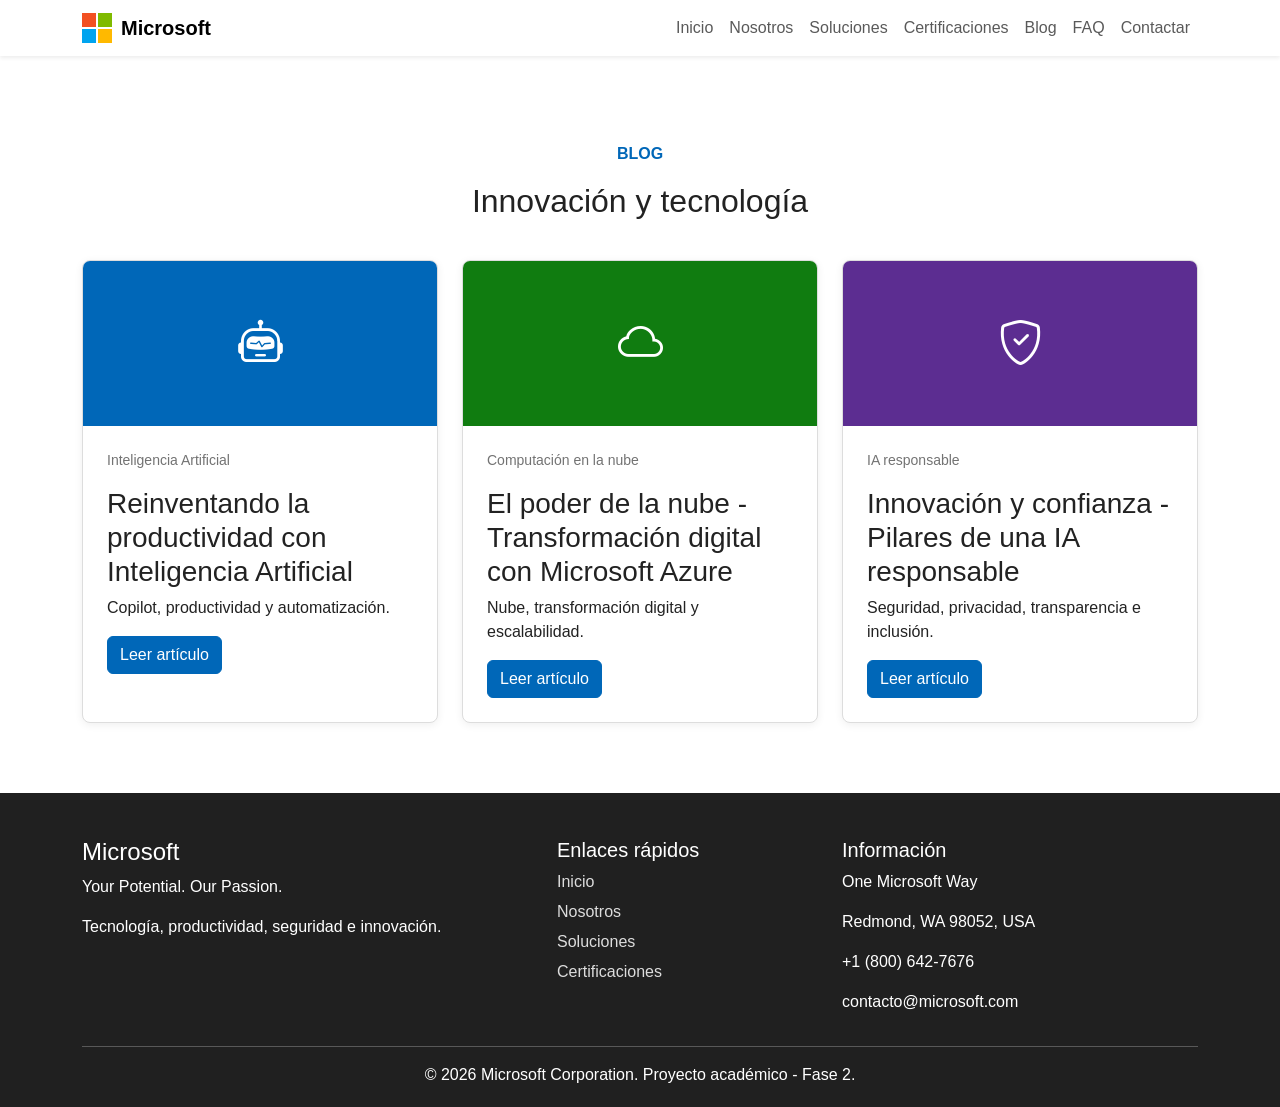
==== blog.html @ e2e1c402 "Primer Commit" ====
<!DOCTYPE html>
<html lang="es">

<head>
    <meta charset="UTF-8">
    <meta name="viewport" content="width=device-width, initial-scale=1.0">
    <title>Blog | Microsoft</title>
    <link href="https://cdn.jsdelivr.net/npm/bootstrap@5.3.3/dist/css/bootstrap.min.css" rel="stylesheet">
    <link href="https://cdn.jsdelivr.net/npm/bootstrap-icons@1.11.3/font/bootstrap-icons.css" rel="stylesheet">
    <link rel="stylesheet" href="public/css/estilosGenerales.css">
    <link rel="stylesheet" href="public/css/blog.css">
</head>

<body>
    <header>
        <nav class="navbar navbar-expand-lg navbar-light bg-white shadow-sm fixed-top">
            <div class="container"><a class="navbar-brand d-flex align-items-center" href="index.html">
                    <div class="logoMicrosoft"><span class="rojo"></span><span class="verde"></span><span
                            class="azul"></span><span class="amarillo"></span></div><strong>Microsoft</strong>
                </a><button class="navbar-toggler" type="button" data-bs-toggle="collapse"
                    data-bs-target="#menuPrincipal"><span class="navbar-toggler-icon"></span></button>
                <div class="collapse navbar-collapse" id="menuPrincipal">
                    <ul class="navbar-nav ms-auto">
                        <li class="nav-item"><a class="nav-link" href="index.html">Inicio</a></li>
                        <li class="nav-item"><a class="nav-link" href="nosotros.html">Nosotros</a></li>
                        <li class="nav-item"><a class="nav-link" href="soluciones.html">Soluciones</a></li>
                        <li class="nav-item"><a class="nav-link" href="certificaciones.html">Certificaciones</a></li>
                        <li class="nav-item"><a class="nav-link" href="blog.html">Blog</a></li>
                        <li class="nav-item"><a class="nav-link" href="faq.html">FAQ</a></li>
                        <li class="nav-item"><a class="nav-link" href="contacto.html">Contactar</a></li>
                    </ul>
                </div>
            </div>
        </nav>
    </header>
    <main>
        <section class="seccion">
            <div class="container">
                <div class="tituloSeccion">
                    <p>BLOG</p>
                    <h2>Innovación y tecnología</h2>
                </div>
                <div class="row g-4">
                    <div class="col-lg-4">
                        <article class="tarjeta blogCard">
                            <div class="blogImagen blogIa"><i class="bi bi-robot"></i></div>
                            <div class="blogContenido">
                                <p class="blogFecha">Inteligencia Artificial</p>
                                <h3>Reinventando la productividad con Inteligencia Artificial</h3>
                                <p>Copilot, productividad y automatización.</p><button class="btn btn-primary botonBlog"
                                    data-bs-toggle="modal" data-bs-target="#modalArticulo"
                                    data-titulo="Reinventando la productividad con Inteligencia Artificial"
                                    data-contenido="La Fase 1 plantea Copilot y la inteligencia artificial como apoyo para productividad y automatización.">Leer
                                    artículo</button>
                            </div>
                        </article>
                    </div>
                    <div class="col-lg-4">
                        <article class="tarjeta blogCard">
                            <div class="blogImagen blogNube"><i class="bi bi-cloud"></i></div>
                            <div class="blogContenido">
                                <p class="blogFecha">Computación en la nube</p>
                                <h3>El poder de la nube - Transformación digital con Microsoft Azure</h3>
                                <p>Nube, transformación digital y escalabilidad.</p><button
                                    class="btn btn-primary botonBlog" data-bs-toggle="modal"
                                    data-bs-target="#modalArticulo"
                                    data-titulo="El poder de la nube - Transformación digital con Microsoft Azure"
                                    data-contenido="Azure forma parte de las soluciones de nube contempladas en el proyecto.">Leer
                                    artículo</button>
                            </div>
                        </article>
                    </div>
                    <div class="col-lg-4">
                        <article class="tarjeta blogCard">
                            <div class="blogImagen blogSeguridad"><i class="bi bi-shield-check"></i></div>
                            <div class="blogContenido">
                                <p class="blogFecha">IA responsable</p>
                                <h3>Innovación y confianza - Pilares de una IA responsable</h3>
                                <p>Seguridad, privacidad, transparencia e inclusión.</p><button
                                    class="btn btn-primary botonBlog" data-bs-toggle="modal"
                                    data-bs-target="#modalArticulo"
                                    data-titulo="Innovación y confianza - Pilares de una IA responsable"
                                    data-contenido="La Fase 1 considera estos elementos al hablar de inteligencia artificial responsable.">Leer
                                    artículo</button>
                            </div>
                        </article>
                    </div>
                </div>
            </div>
        </section>
        <div class="modal fade" id="modalArticulo" tabindex="-1">
            <div class="modal-dialog">
                <div class="modal-content">
                    <div class="modal-header">
                        <h5 id="tituloModal" class="modal-title">Artículo</h5><button type="button" class="btn-close"
                            data-bs-dismiss="modal"></button>
                    </div>
                    <div class="modal-body">
                        <p id="contenidoModal"></p>
                    </div>
                </div>
            </div>
        </div>
    </main>
    <footer class="footer">
        <div class="container">
            <div class="row g-4">
                <div class="col-md-5">
                    <h4>Microsoft</h4>
                    <p>Your Potential. Our Passion.</p>
                    <p>Tecnología, productividad, seguridad e innovación.</p>
                </div>
                <div class="col-md-3">
                    <h5>Enlaces rápidos</h5><a href="index.html">Inicio</a><a href="nosotros.html">Nosotros</a><a
                        href="soluciones.html">Soluciones</a><a href="certificaciones.html">Certificaciones</a>
                </div>
                <div class="col-md-4">
                    <h5>Información</h5>
                    <p>One Microsoft Way</p>
                    <p>Redmond, WA 98052, USA</p>
                    <p>+1 (800) 642-7676</p>
                    <p>contacto@microsoft.com</p>
                </div>
            </div>
            <hr>
            <p class="text-center mb-0">© 2026 Microsoft Corporation. Proyecto académico - Fase 2.</p>
        </div>
    </footer>
    <script src="https://cdn.jsdelivr.net/npm/bootstrap@5.3.3/dist/js/bootstrap.bundle.min.js"></script>
    <script src="public/js/app.js"></script>
    <script src="public/js/blog.js"></script>
</body>

</html>
---- public/css/estilosGenerales.css ----
/* Estilos compartidos */
:root {
    --rojoMicrosoft: #F25022;
    --verdeMicrosoft: #7FBA00;
    --azulMicrosoft: #00A4EF;
    --amarilloMicrosoft: #FFB900;
    --azulBoton: #0067b8;
    --grisClaro: #f5f5f5
}

* {
    box-sizing: border-box
}

body {
    font-family: "Segoe UI", Arial, sans-serif;
    margin: 0;
    padding-top: 72px;
    color: #222
}

.seccion {
    padding: 70px 0
}

.seccionGris {
    background: var(--grisClaro)
}

.tituloSeccion {
    text-align: center;
    margin-bottom: 40px
}

.tituloSeccion p {
    color: var(--azulBoton);
    font-weight: bold
}

.tarjeta {
    height: 100%;
    padding: 25px;
    background: #fff;
    border: 1px solid #ddd;
    border-radius: 8px;
    box-shadow: 0 2px 8px #0001
}

.tarjetaIcono {
    font-size: 35px;
    color: var(--azulBoton)
}

.btn-primary {
    background: var(--azulBoton);
    border-color: var(--azulBoton)
}

.logoMicrosoft {
    display: grid;
    grid-template-columns: 14px 14px;
    grid-template-rows: 14px 14px;
    gap: 2px;
    margin-right: 9px
}

.logoMicrosoft span {
    display: block
}

.rojo {
    background: var(--rojoMicrosoft)
}

.verde {
    background: var(--verdeMicrosoft)
}

.azul {
    background: var(--azulMicrosoft)
}

.amarillo {
    background: var(--amarilloMicrosoft)
}

.footer {
    background: #202020;
    color: #fff;
    padding: 45px 0 20px
}

.footer a {
    display: block;
    color: #ddd;
    text-decoration: none;
    margin-bottom: 6px
}

@media(max-width:768px) {
    body {
        padding-top: 68px
    }

    .seccion {
        padding: 50px 0
    }
}
---- public/css/blog.css ----
/* Estilos exclusivos del Blog */
.blogCard {
    overflow: hidden;
    padding: 0
}

.blogImagen {
    height: 165px;
    display: flex;
    align-items: center;
    justify-content: center;
    color: #fff;
    font-size: 45px
}

.blogIa {
    background: #0067b8
}

.blogNube {
    background: #107c10
}

.blogSeguridad {
    background: #5c2d91
}

.blogContenido {
    padding: 24px
}

.blogFecha {
    color: #737373;
    font-size: 14px
}
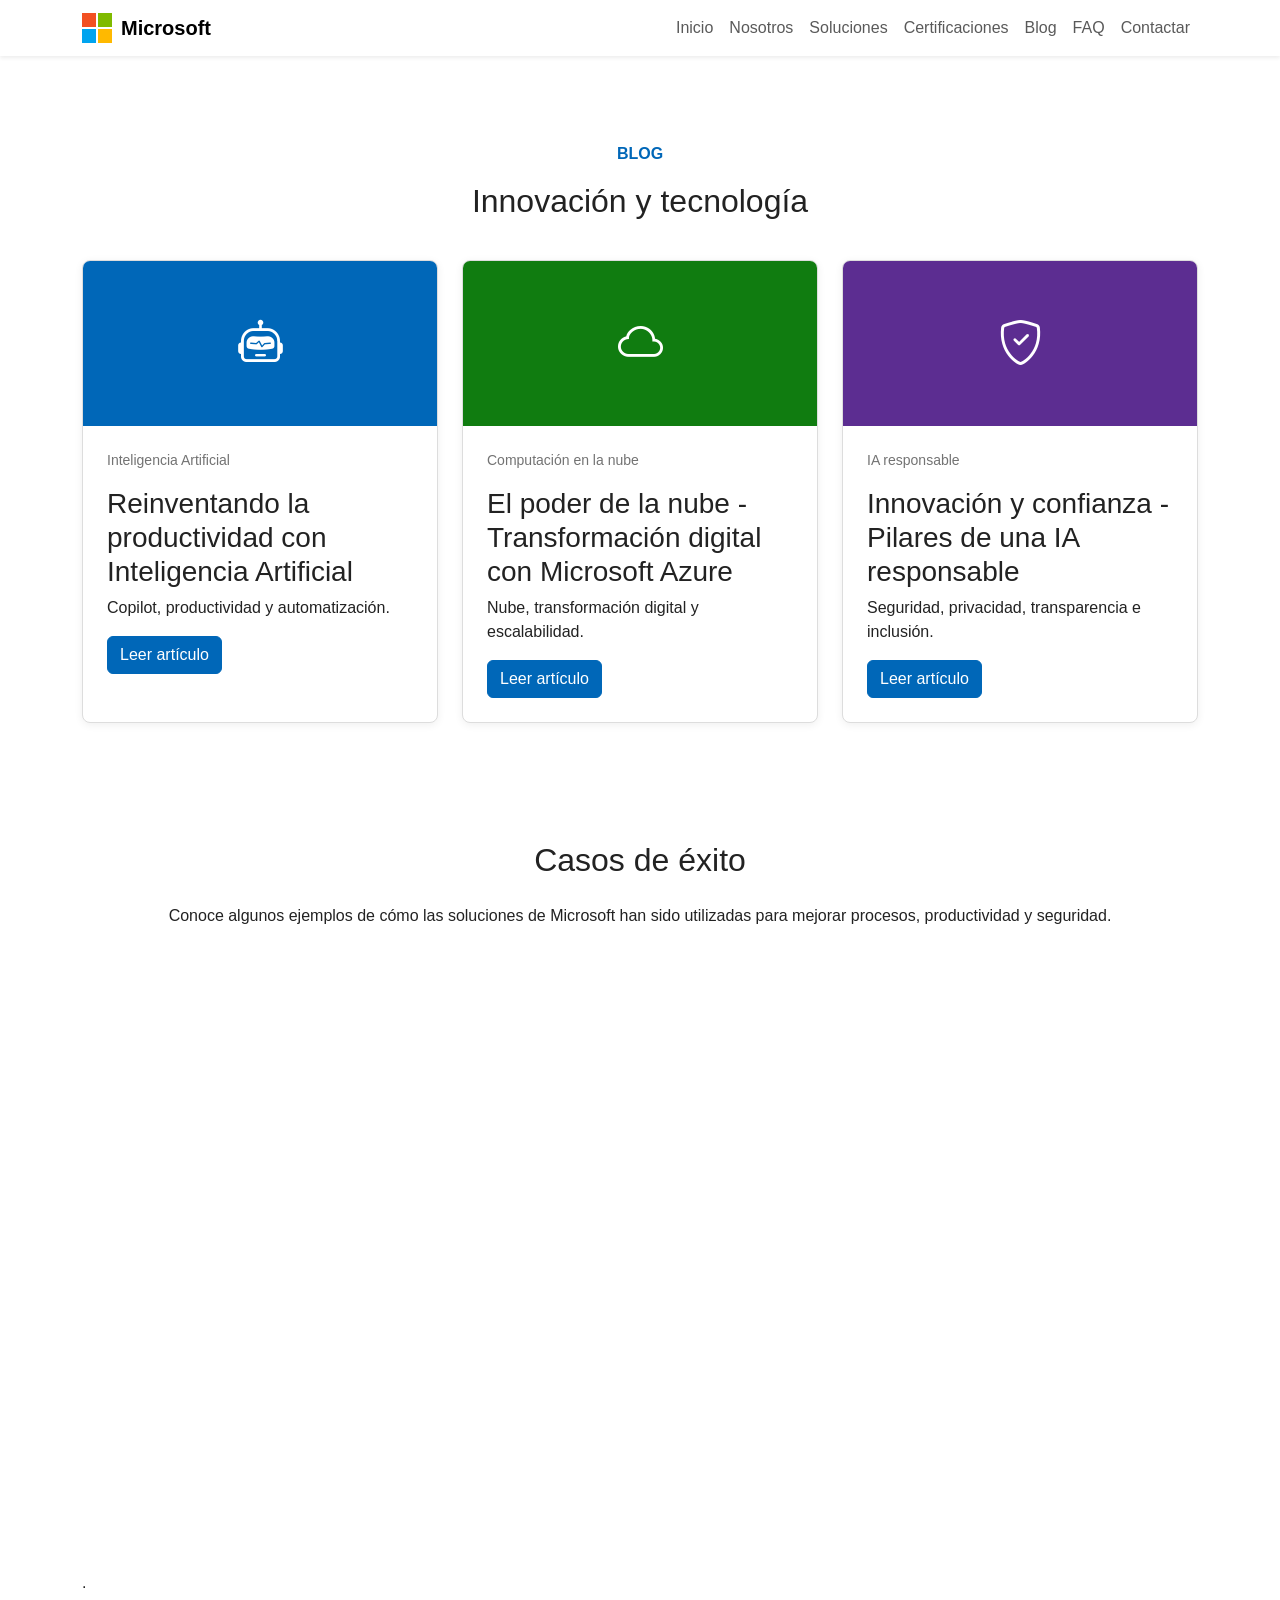
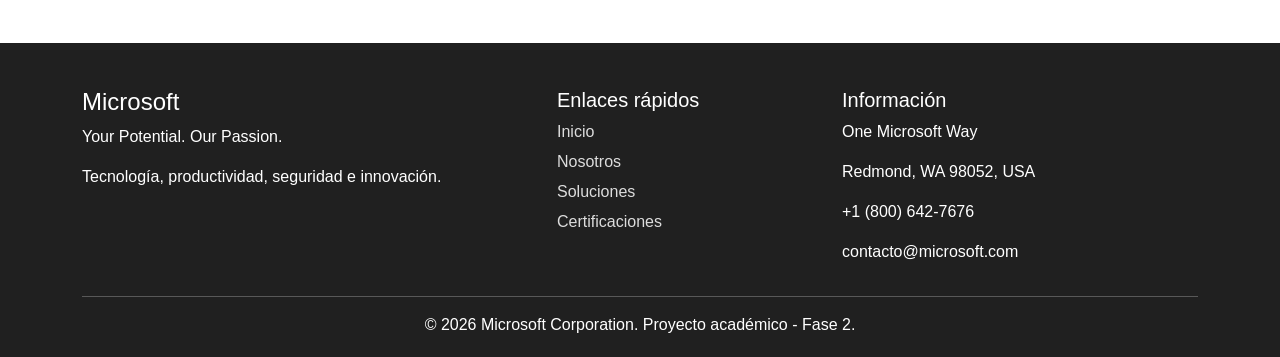
==== commit 576852fe: "Correcciones Sprint III" ====
--- a/blog.html
+++ b/blog.html
@@ -101,6 +101,22 @@
                 </div>
             </div>
         </div>
+        <section class="container my-5">
+    <h2 class="text-center mb-4">Casos de éxito</h2>
+
+    <p class="text-center">
+        Conoce algunos ejemplos de cómo las soluciones de Microsoft
+        han sido utilizadas para mejorar procesos, productividad y seguridad.
+    </p>
+
+    <div class="ratio ratio-16x9">
+        <iframe
+            src="https://www.youtube-nocookie.com/embed/OGw4QxbBg_g"
+            title="Caso de éxito Microsoft"
+            allowfullscreen>
+        </iframe>.
+    </div>
+</section>
     </main>
     <footer class="footer">
         <div class="container">
